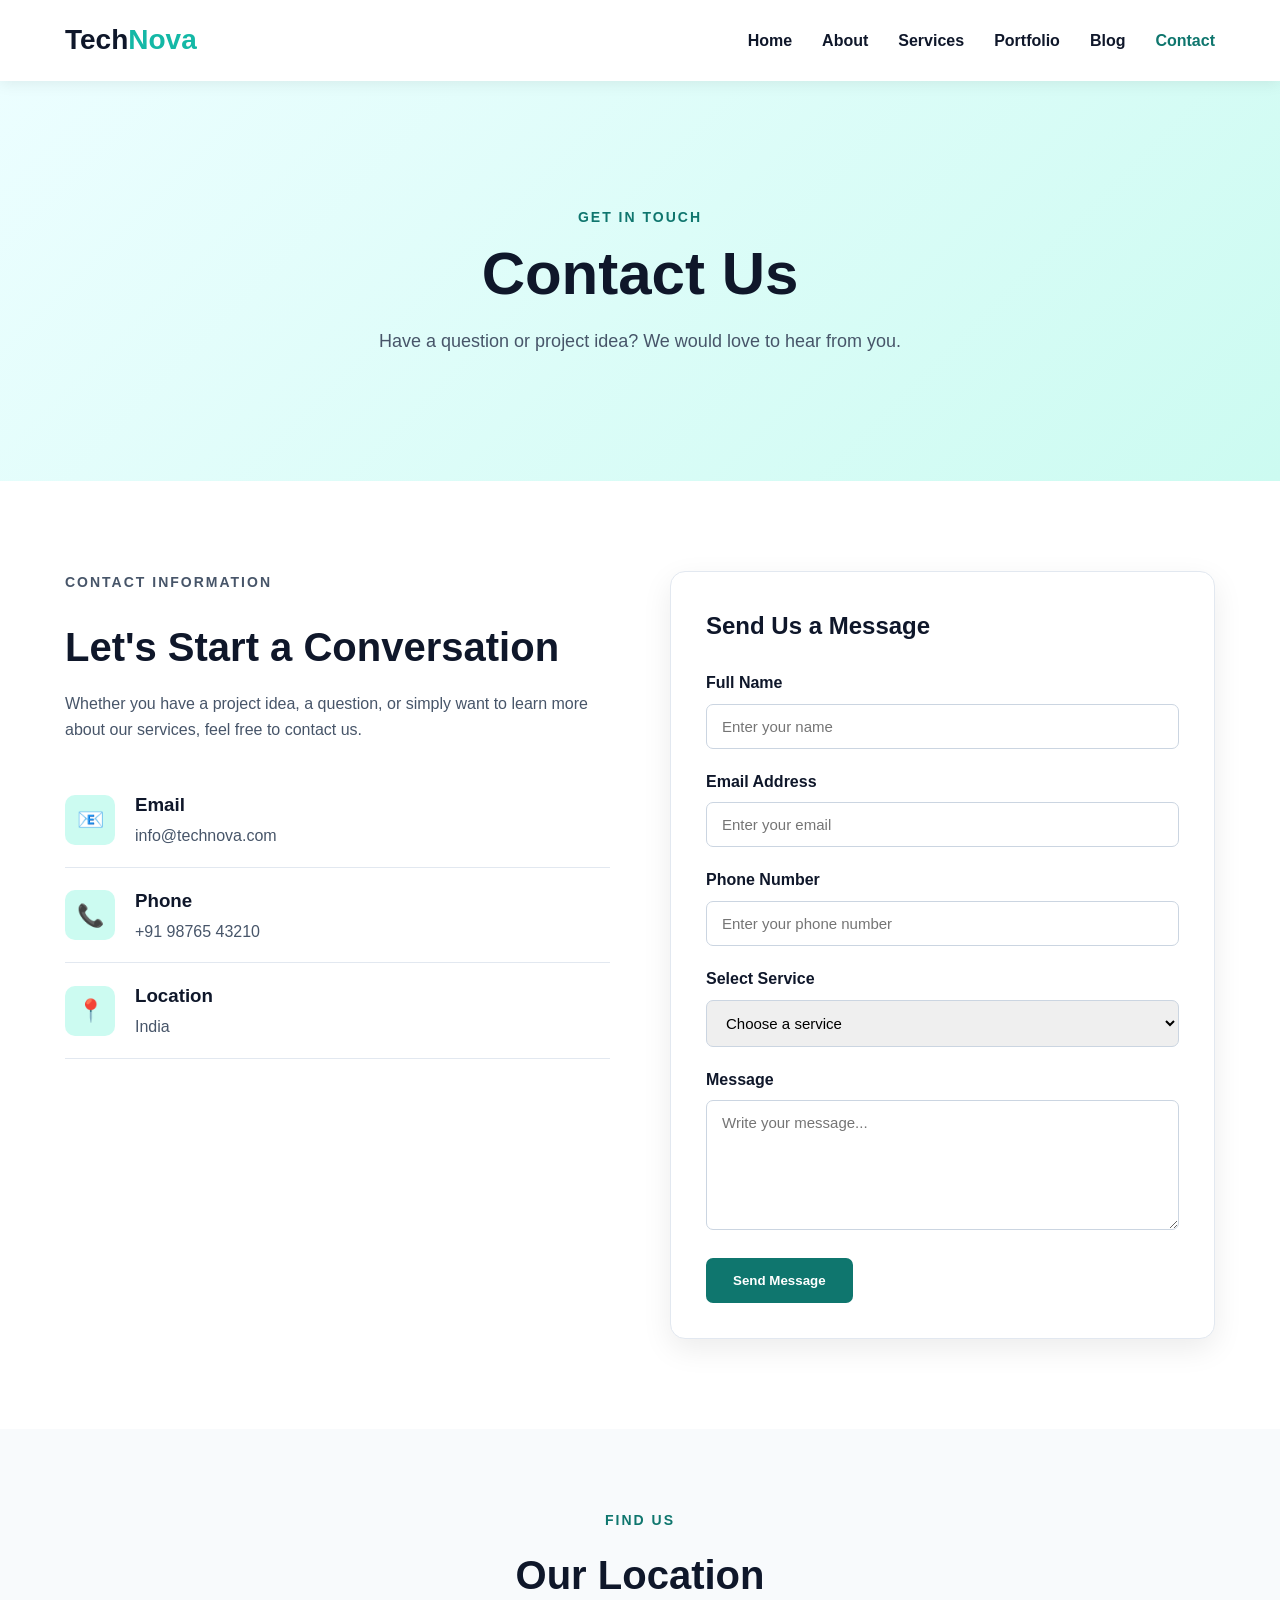
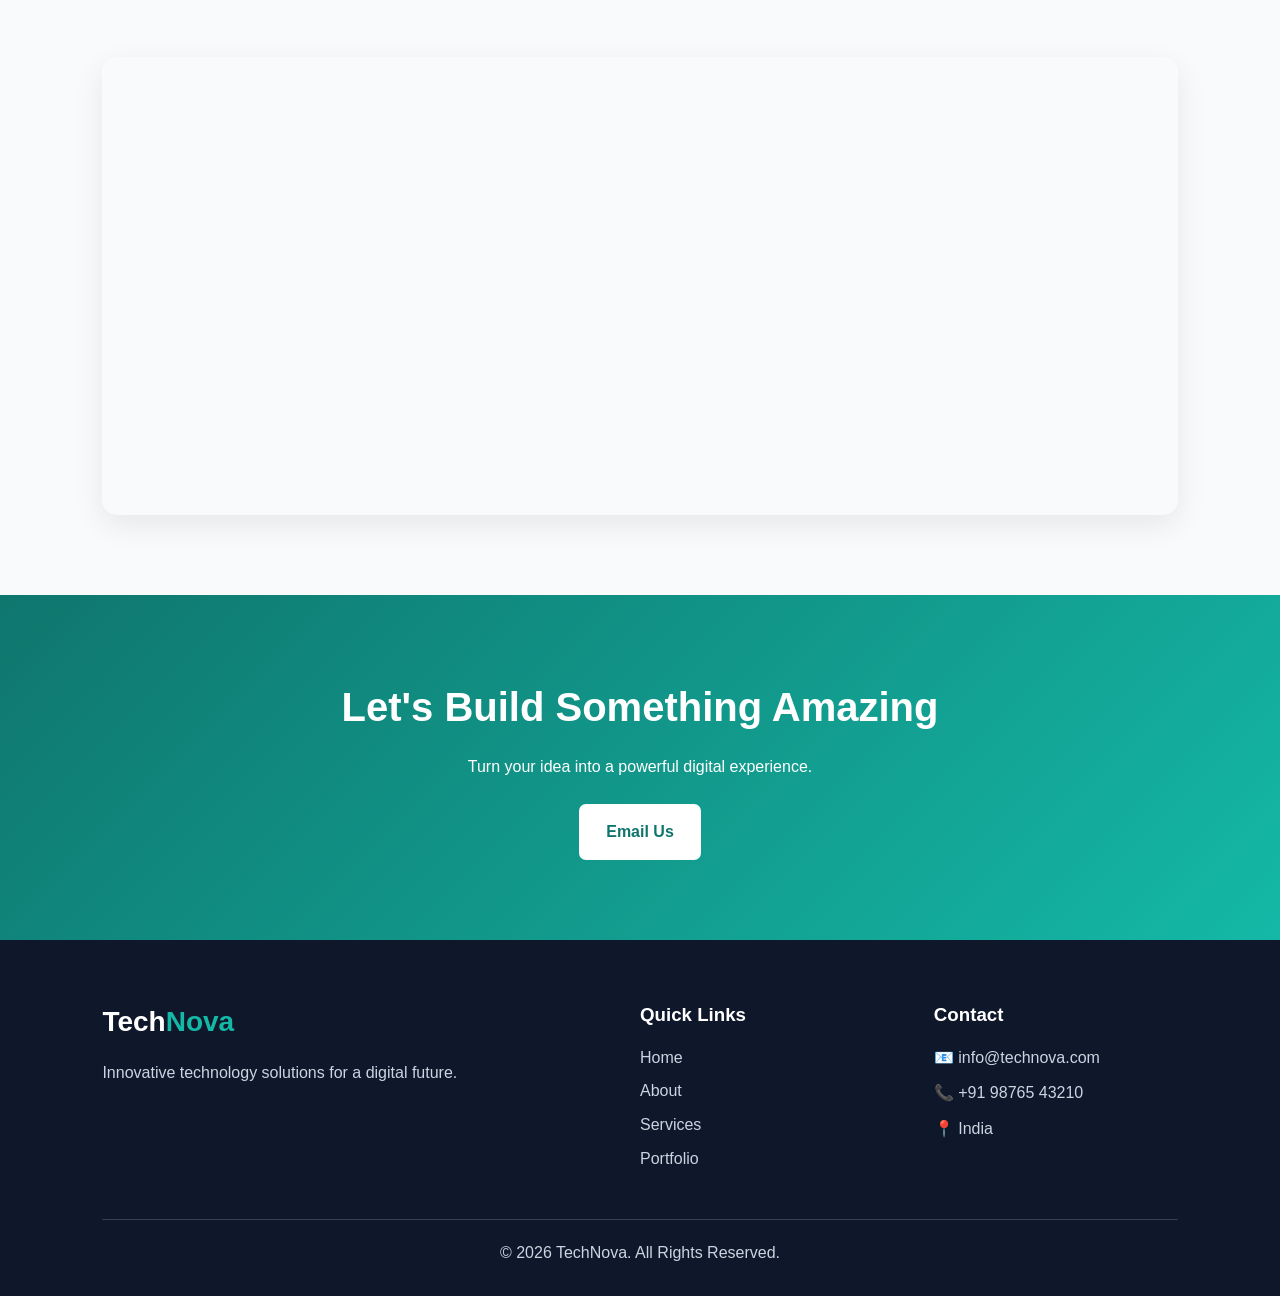
==== contact.html @ 3ecae2ae "https://github.com/Rgpraveen11/RgTech.git" ====
<!DOCTYPE html>
<html lang="en">

<head>
    <meta charset="UTF-8">
    <meta name="viewport" content="width=device-width, initial-scale=1.0">

    <title>Contact | TechNova</title>

    <link rel="stylesheet" href="style.css">
</head>

<body>

<!-- ================= NAVBAR ================= -->

<header class="header">

    <nav class="navbar">

        <a href="index.html" class="logo">
            Tech<span>Nova</span>
        </a>

        <button class="menu-btn" onclick="toggleMenu()">☰</button>

        <ul class="nav-links" id="navLinks">

            <li>
                <a href="index.html">Home</a>
            </li>

            <li>
                <a href="about.html">About</a>
            </li>

            <li>
                <a href="services.html">Services</a>
            </li>

            <li>
                <a href="portfolio.html">Portfolio</a>
            </li>

            <li>
                <a href="blog.html">Blog</a>
            </li>

            <li>
                <a href="contact.html" class="active">Contact</a>
            </li>

        </ul>

    </nav>

</header>


<!-- ================= PAGE HERO ================= -->

<section class="page-hero">

    <div>

        <p class="small-title">GET IN TOUCH</p>

        <h1>Contact Us</h1>

        <p>
            Have a question or project idea?
            We would love to hear from you.
        </p>

    </div>

</section>


<!-- ================= CONTACT SECTION ================= -->

<section class="section">

    <div class="contact-container">


        <!-- CONTACT INFORMATION -->

        <div class="contact-info">

            <p class="small-title">
                CONTACT INFORMATION
            </p>

            <h2>
                Let's Start a Conversation
            </h2>

            <p>
                Whether you have a project idea, a question,
                or simply want to learn more about our services,
                feel free to contact us.
            </p>


            <div class="contact-item">

                <div class="contact-icon">
                    📧
                </div>

                <div>

                    <h3>Email</h3>

                    <p>
                        info@technova.com
                    </p>

                </div>

            </div>


            <div class="contact-item">

                <div class="contact-icon">
                    📞
                </div>

                <div>

                    <h3>Phone</h3>

                    <p>
                        +91 98765 43210
                    </p>

                </div>

            </div>


            <div class="contact-item">

                <div class="contact-icon">
                    📍
                </div>

                <div>

                    <h3>Location</h3>

                    <p>
                        India
                    </p>

                </div>

            </div>

        </div>


        <!-- CONTACT FORM -->

        <div class="contact-form-box">

            <h2>Send Us a Message</h2>

            <form id="contactForm">


                <div class="form-group">

                    <label for="name">
                        Full Name
                    </label>

                    <input
                        type="text"
                        id="name"
                        name="name"
                        placeholder="Enter your name"
                        required
                    >

                </div>


                <div class="form-group">

                    <label for="email">
                        Email Address
                    </label>

                    <input
                        type="email"
                        id="email"
                        name="email"
                        placeholder="Enter your email"
                        required
                    >

                </div>


                <div class="form-group">

                    <label for="phone">
                        Phone Number
                    </label>

                    <input
                        type="tel"
                        id="phone"
                        name="phone"
                        placeholder="Enter your phone number"
                    >

                </div>


                <div class="form-group">

                    <label for="service">
                        Select Service
                    </label>

                    <select id="service" name="service">

                        <option value="">
                            Choose a service
                        </option>

                        <option value="web">
                            Web Development
                        </option>

                        <option value="app">
                            App Development
                        </option>

                        <option value="uiux">
                            UI/UX Design
                        </option>

                        <option value="cloud">
                            Cloud Solutions
                        </option>

                        <option value="ai">
                            AI Solutions
                        </option>

                    </select>

                </div>


                <div class="form-group">

                    <label for="message">
                        Message
                    </label>

                    <textarea
                        id="message"
                        name="message"
                        rows="6"
                        placeholder="Write your message..."
                        required
                    ></textarea>

                </div>


                <button
                    type="submit"
                    class="btn"
                >
                    Send Message
                </button>

            </form>

        </div>

    </div>

</section>


<!-- ================= MAP ================= -->

<section class="map-section">

    <div class="section-heading">

        <p class="small-title">
            FIND US
        </p>

        <h2>Our Location</h2>

    </div>

    <div class="map-container">

        <iframe
            src="https://www.google.com/maps?q=India&output=embed"
            width="100%"
            height="450"
            style="border:0;"
            allowfullscreen=""
            loading="lazy"
            referrerpolicy="no-referrer-when-downgrade">
        </iframe>

    </div>

</section>


<!-- ================= CTA ================= -->

<section class="cta">

    <h2>Let's Build Something Amazing</h2>

    <p>
        Turn your idea into a powerful digital experience.
    </p>

    <a
        href="mailto:info@technova.com"
        class="btn btn-light"
    >
        Email Us
    </a>

</section>


<!-- ================= FOOTER ================= -->

<footer class="footer">

    <div class="footer-content">

        <div>

            <h2 class="footer-logo">
                Tech<span>Nova</span>
            </h2>

            <p>
                Innovative technology solutions for a digital future.
            </p>

        </div>


        <div>

            <h3>Quick Links</h3>

            <a href="index.html">Home</a>
            <a href="about.html">About</a>
            <a href="services.html">Services</a>
            <a href="portfolio.html">Portfolio</a>

        </div>


        <div>

            <h3>Contact</h3>

            <p>📧 info@technova.com</p>
            <p>📞 +91 98765 43210</p>
            <p>📍 India</p>

        </div>

    </div>


    <div class="copyright">

        <p>
            © 2026 TechNova. All Rights Reserved.
        </p>

    </div>

</footer>


<script src="js/script.js"></script>

</body>

</html>
---- style.css ----
/* =========================
   RESET
========================= */

* {
    margin: 0;
    padding: 0;
    box-sizing: border-box;
}

html {
    scroll-behavior: smooth;
}

body {
    font-family: Arial, sans-serif;
    line-height: 1.6;
    color: #222;
    background: #ffffff;
}

a {
    text-decoration: none;
}

img {
    max-width: 100%;
}


/* =========================
   VARIABLES
========================= */

:root {

    --primary: #0f766e;
    --secondary: #14b8a6;

    --dark: #0f172a;
    --light: #f0fdfa;

    --white: #ffffff;

    --text: #475569;

    --shadow:
        0 10px 30px rgba(0, 0, 0, 0.08);
}


/* =========================
   NAVBAR
========================= */

.header {
    position: sticky;
    top: 0;
    z-index: 1000;

    background: var(--white);

    box-shadow:
        0 2px 15px rgba(0, 0, 0, 0.08);
}

.navbar {

    max-width: 1200px;

    margin: auto;

    padding: 18px 25px;

    display: flex;

    justify-content: space-between;

    align-items: center;
}

.logo {

    font-size: 28px;

    font-weight: 800;

    color: var(--dark);
}

.logo span,
.footer-logo span {

    color: var(--secondary);
}


.nav-links {

    display: flex;

    gap: 30px;

    list-style: none;
}

.nav-links a {

    color: var(--dark);

    font-weight: 600;

    transition: 0.3s;
}

.nav-links a:hover,
.nav-links a.active {

    color: var(--primary);
}

.menu-btn {

    display: none;

    border: none;

    background: none;

    font-size: 28px;

    cursor: pointer;
}


/* =========================
   HERO
========================= */

.hero {

    min-height: 650px;

    display: flex;

    align-items: center;

    background:
        linear-gradient(
            135deg,
            #ecfeff,
            #ccfbf1
        );

    padding: 80px 8%;
}

.hero-content {

    max-width: 750px;

    animation: fadeUp 1s ease;
}

.small-title {

    color: var(--primary);

    font-size: 14px;

    font-weight: 800;

    letter-spacing: 2px;

    margin-bottom: 12px;
}

.hero h1 {

    font-size: clamp(42px, 6vw, 72px);

    line-height: 1.1;

    color: var(--dark);

    margin-bottom: 25px;
}

.hero h1 span {

    color: var(--primary);
}

.hero p {

    font-size: 18px;

    color: var(--text);

    max-width: 650px;

    margin-bottom: 30px;
}

.hero-buttons {

    display: flex;

    gap: 15px;

    flex-wrap: wrap;
}


/* =========================
   BUTTON
========================= */

.btn {

    display: inline-block;

    padding: 13px 25px;

    border-radius: 7px;

    background: var(--primary);

    color: white;

    font-weight: 700;

    transition: 0.3s;

    border: 2px solid var(--primary);
}

.btn:hover {

    transform: translateY(-3px);

    box-shadow: var(--shadow);

    background: #115e59;
}

.btn-outline {

    background: transparent;

    color: var(--primary);
}

.btn-outline:hover {

    color: white;
}

.btn-light {

    background: white;

    color: var(--primary);

    border-color: white;
}


/* =========================
   SECTIONS
========================= */

.section {

    max-width: 1200px;

    margin: auto;

    padding: 90px 25px;
}

.section-heading {

    text-align: center;

    max-width: 650px;

    margin: 0 auto 50px;
}

.section-heading h2 {

    font-size: 40px;

    color: var(--dark);

    margin-bottom: 12px;
}

.section-heading > p:last-child {

    color: var(--text);
}


/* =========================
   SERVICE CARDS
========================= */

.cards {

    display: grid;

    grid-template-columns:
        repeat(4, 1fr);

    gap: 25px;
}

.card {

    padding: 30px;

    border-radius: 12px;

    background: white;

    box-shadow: var(--shadow);

    transition: 0.3s;

    border: 1px solid #e2e8f0;
}

.card:hover {

    transform: translateY(-10px);

    border-color: var(--secondary);
}

.card-icon {

    font-size: 40px;

    margin-bottom: 20px;
}

.card h3 {

    color: var(--dark);

    margin-bottom: 12px;
}

.card p {

    color: var(--text);

    margin-bottom: 20px;
}

.card a {

    color: var(--primary);

    font-weight: bold;
}


/* =========================
   ABOUT
========================= */

.about-preview {

    padding: 90px 8%;

    background: var(--light);

    display: grid;

    grid-template-columns:
        1fr 1fr;

    gap: 70px;

    align-items: center;
}

.about-image {

    min-height: 400px;

    border-radius: 20px;

    background:
        linear-gradient(
            135deg,
            #0f766e,
            #14b8a6
        );

    display: flex;

    align-items: center;

    justify-content: center;

    color: white;

    font-size: 40px;

    font-weight: 800;
}

.about-content h2 {

    font-size: 42px;

    line-height: 1.2;

    margin-bottom: 20px;

    color: var(--dark);
}

.about-content p {

    color: var(--text);

    margin-bottom: 20px;
}


/* =========================
   PROJECTS
========================= */

.project-grid {

    display: grid;

    grid-template-columns:
        repeat(3, 1fr);

    gap: 25px;
}

.project-card {

    overflow: hidden;

    border-radius: 12px;

    box-shadow: var(--shadow);

    background: white;

    transition: 0.3s;
}

.project-card:hover {

    transform: translateY(-8px);
}

.project-image {

    height: 230px;

    display: flex;

    align-items: center;

    justify-content: center;

    background:
        linear-gradient(
            135deg,
            #0f766e,
            #5eead4
        );

    color: white;

    font-size: 25px;

    font-weight: bold;
}

.project-2 {

    background:
        linear-gradient(
            135deg,
            #164e63,
            #22d3ee
        );
}

.project-3 {

    background:
        linear-gradient(
            135deg,
            #312e81,
            #818cf8
        );
}

.project-info {

    padding: 20px;
}

.project-info h3 {

    color: var(--dark);

    margin-bottom: 5px;
}

.project-info p {

    color: var(--primary);
}


/* =========================
   TESTIMONIAL
========================= */

.testimonial {

    padding: 90px 25px;

    background: #f8fafc;
}

.testimonial-box {

    max-width: 800px;

    margin: auto;

    text-align: center;

    padding: 40px;

    background: white;

    border-radius: 15px;

    box-shadow: var(--shadow);
}

.quote {

    font-size: 22px;

    font-style: italic;

    color: var(--text);

    margin-bottom: 20px;
}


/* =========================
   CTA
========================= */

.cta {

    padding: 80px 25px;

    text-align: center;

    background:
        linear-gradient(
            135deg,
            #0f766e,
            #14b8a6
        );

    color: white;
}

.cta h2 {

    font-size: 40px;

    margin-bottom: 15px;
}

.cta p {

    margin-bottom: 25px;
}


/* =========================
   FOOTER
========================= */

.footer {

    background: var(--dark);

    color: white;

    padding: 60px 8% 20px;
}

.footer-content {

    max-width: 1200px;

    margin: auto;

    display: grid;

    grid-template-columns:
        2fr 1fr 1fr;

    gap: 50px;
}

.footer-logo {

    font-size: 28px;

    margin-bottom: 15px;
}

.footer p {

    color: #cbd5e1;

    margin-bottom: 10px;
}

.footer h3 {

    margin-bottom: 15px;
}

.footer a {

    display: block;

    color: #cbd5e1;

    margin-bottom: 8px;

    transition: 0.3s;
}

.footer a:hover {

    color: var(--secondary);
}

.copyright {

    max-width: 1200px;

    margin: 40px auto 0;

    padding-top: 20px;

    border-top: 1px solid #334155;

    text-align: center;
}


/* =========================
   ANIMATION
========================= */

@keyframes fadeUp {

    from {

        opacity: 0;

        transform: translateY(30px);
    }

    to {

        opacity: 1;

        transform: translateY(0);
    }
}


/* =========================
   RESPONSIVE
========================= */

/* 992px */

@media (max-width: 992px) {

    .cards {

        grid-template-columns:
            repeat(2, 1fr);
    }

    .project-grid {

        grid-template-columns:
            repeat(2, 1fr);
    }

    .about-preview {

        grid-template-columns: 1fr;

    }

    .footer-content {

        grid-template-columns:
            1fr 1fr;
    }
}


/* 768px */

@media (max-width: 768px) {

    .menu-btn {

        display: block;
    }

    .nav-links {

        display: none;

        position: absolute;

        top: 70px;

        left: 0;

        width: 100%;

        background: white;

        flex-direction: column;

        gap: 0;

        box-shadow: var(--shadow);
    }

    .nav-links.show {

        display: flex;
    }

    .nav-links li {

        text-align: center;

        padding: 15px;
    }

    .hero {

        min-height: 550px;

        padding: 60px 25px;
    }

    .project-grid {

        grid-template-columns: 1fr;
    }

    .footer-content {

        grid-template-columns: 1fr;
    }
}


/* 576px */

@media (max-width: 576px) {

    .cards {

        grid-template-columns: 1fr;
    }

    .hero h1 {

        font-size: 42px;
    }

    .section-heading h2 {

        font-size: 32px;
    }

    .about-content h2 {

        font-size: 32px;
    }

    .cta h2 {

        font-size: 30px;
    }

    .about-image {

        min-height: 280px;
    }

    .hero-buttons {

        flex-direction: column;

        align-items: flex-start;
    }

}
/* =========================
   PAGE HERO
========================= */

.page-hero {

    min-height: 400px;

    padding: 80px 8%;

    display: flex;

    align-items: center;

    text-align: center;

    justify-content: center;

    background:
        linear-gradient(
            135deg,
            #ecfeff,
            #ccfbf1
        );
}

.page-hero > div {

    max-width: 800px;
}

.page-hero h1 {

    font-size: clamp(40px, 6vw, 60px);

    line-height: 1.1;

    color: var(--dark);

    margin-bottom: 20px;
}

.page-hero p:last-child {

    color: var(--text);

    font-size: 18px;
}


/* =========================
   ABOUT PAGE
========================= */

.about-main {

    display: grid;

    grid-template-columns: 1fr 1fr;

    gap: 70px;

    align-items: center;
}


/* =========================
   MOBILE
========================= */

@media (max-width: 768px) {

    .about-main {

        grid-template-columns: 1fr;

    }

    .page-hero {

        min-height: 350px;

        padding: 60px 25px;
    }

}

@media (max-width: 576px) {

    .page-hero h1 {

        font-size: 38px;
    }

}
/* =========================
   SERVICES PAGE
========================= */

.process-list {
    margin-top: 25px;
}

.process-list p {
    padding: 15px 0;
    border-bottom: 1px solid #cbd5e1;
}

.process-list strong {
    color: var(--primary);
}
/* =========================
   PORTFOLIO FILTER
========================= */

.portfolio-filter {

    display: flex;

    justify-content: center;

    gap: 12px;

    flex-wrap: wrap;

    margin-bottom: 40px;
}

.filter-btn {

    padding: 10px 22px;

    border: 2px solid var(--primary);

    background: white;

    color: var(--primary);

    border-radius: 30px;

    cursor: pointer;

    font-weight: 600;

    transition: 0.3s;
}

.filter-btn:hover,
.filter-btn.active {

    background: var(--primary);

    color: white;
}


/* =========================
   PORTFOLIO GRID
========================= */

.portfolio-grid {

    display: grid;

    grid-template-columns:
        repeat(3, 1fr);

    gap: 25px;
}

.portfolio-item {

    overflow: hidden;

    border-radius: 15px;

    box-shadow: var(--shadow);
}


/* =========================
   PORTFOLIO IMAGE
========================= */

.portfolio-image {

    height: 300px;

    position: relative;

    display: flex;

    align-items: center;

    justify-content: center;

    background:
        linear-gradient(
            135deg,
            #0f766e,
            #5eead4
        );

    color: white;

    font-size: 20px;

    font-weight: bold;

    overflow: hidden;
}

.portfolio-image-2 {

    background:
        linear-gradient(
            135deg,
            #0369a1,
            #38bdf8
        );
}

.portfolio-image-3 {

    background:
        linear-gradient(
            135deg,
            #7c3aed,
            #a78bfa
        );
}

.portfolio-image-4 {

    background:
        linear-gradient(
            135deg,
            #be123c,
            #fb7185
        );
}

.portfolio-image-5 {

    background:
        linear-gradient(
            135deg,
            #c2410c,
            #fb923c
        );
}

.portfolio-image-6 {

    background:
        linear-gradient(
            135deg,
            #166534,
            #4ade80
        );
}


/* =========================
   OVERLAY
========================= */

.portfolio-overlay {

    position: absolute;

    inset: 0;

    background:
        rgba(15, 23, 42, 0.92);

    display: flex;

    flex-direction: column;

    align-items: center;

    justify-content: center;

    text-align: center;

    padding: 25px;

    opacity: 0;

    transform: translateY(20px);

    transition: 0.4s;
}

.portfolio-image:hover .portfolio-overlay {

    opacity: 1;

    transform: translateY(0);
}

.portfolio-overlay h3 {

    font-size: 25px;

    margin-bottom: 10px;
}

.portfolio-overlay p {

    font-weight: normal;

    margin-bottom: 20px;

    color: #cbd5e1;
}

.view-btn {

    padding: 9px 18px;

    border: 2px solid white;

    border-radius: 5px;

    color: white;

    transition: 0.3s;
}

.view-btn:hover {

    background: white;

    color: var(--dark);
}


/* =========================
   TECHNOLOGY TAGS
========================= */

.technology-list {

    display: flex;

    flex-wrap: wrap;

    gap: 10px;

    margin-top: 25px;
}

.technology-list span {

    padding: 8px 15px;

    border-radius: 20px;

    background: #ccfbf1;

    color: var(--primary);

    font-weight: 600;

    font-size: 14px;
}


/* =========================
   PORTFOLIO RESPONSIVE
========================= */

@media (max-width: 992px) {

    .portfolio-grid {

        grid-template-columns:
            repeat(2, 1fr);
    }

}

@media (max-width: 576px) {

    .portfolio-grid {

        grid-template-columns: 1fr;
    }

    .portfolio-image {

        height: 260px;
    }

}
/* =========================
   BLOG
========================= */

.blog-grid {

    display: grid;

    grid-template-columns:
        repeat(3, 1fr);

    gap: 30px;
}

.blog-card {

    background: white;

    border-radius: 15px;

    overflow: hidden;

    box-shadow: var(--shadow);

    border: 1px solid #e2e8f0;

    transition: 0.3s;
}

.blog-card:hover {

    transform: translateY(-8px);

}

.blog-image {

    height: 210px;

    display: flex;

    align-items: center;

    justify-content: center;

    color: white;

    font-size: 35px;

    font-weight: 800;

}

.blog-1 {

    background:
        linear-gradient(
            135deg,
            #f97316,
            #fb923c
        );
}

.blog-2 {

    background:
        linear-gradient(
            135deg,
            #2563eb,
            #60a5fa
        );
}

.blog-3 {

    background:
        linear-gradient(
            135deg,
            #eab308,
            #facc15
        );
}

.blog-4 {

    background:
        linear-gradient(
            135deg,
            #7c3aed,
            #a78bfa
        );
}

.blog-5 {

    background:
        linear-gradient(
            135deg,
            #db2777,
            #f472b6
        );
}

.blog-6 {

    background:
        linear-gradient(
            135deg,
            #111827,
            #64748b
        );
}

.blog-content {

    padding: 25px;
}

.blog-category {

    display: inline-block;

    padding: 5px 10px;

    border-radius: 20px;

    background: #ccfbf1;

    color: var(--primary);

    font-size: 12px;

    font-weight: 700;

    margin-bottom: 12px;
}

.blog-content h3 {

    color: var(--dark);

    font-size: 21px;

    line-height: 1.3;

    margin-bottom: 12px;
}

.blog-content p {

    color: var(--text);

    margin-bottom: 20px;
}

.read-more {

    color: var(--primary);

    font-weight: 700;
}


/* =========================
   NEWSLETTER
========================= */

.newsletter {

    padding: 70px 8%;

    background: #f0fdfa;

    display: flex;

    align-items: center;

    justify-content: space-between;

    gap: 40px;
}

.newsletter h2 {

    color: var(--dark);

    margin-bottom: 10px;
}

.newsletter p {

    color: var(--text);
}

.newsletter-form {

    display: flex;

    max-width: 500px;

    width: 100%;
}

.newsletter-form input {

    flex: 1;

    padding: 15px;

    border: 1px solid #cbd5e1;

    border-radius: 7px 0 0 7px;

    outline: none;

    font-size: 16px;
}

.newsletter-form button {

    padding: 15px 22px;

    border: none;

    background: var(--primary);

    color: white;

    font-weight: 700;

    border-radius: 0 7px 7px 0;

    cursor: pointer;
}


/* =========================
   BLOG RESPONSIVE
========================= */

@media (max-width: 992px) {

    .blog-grid {

        grid-template-columns:
            repeat(2, 1fr);
    }

    .newsletter {

        flex-direction: column;

        align-items: flex-start;
    }

}

@media (max-width: 576px) {

    .blog-grid {

        grid-template-columns: 1fr;
    }

    .newsletter-form {

        flex-direction: column;

        gap: 10px;
    }

    .newsletter-form input,
    .newsletter-form button {

        border-radius: 7px;

        width: 100%;
    }

}
/* =========================
   CONTACT
========================= */

.contact-container {

    display: grid;

    grid-template-columns: 1fr 1fr;

    gap: 60px;

    align-items: start;
}

.contact-info h2 {

    font-size: 40px;

    color: var(--dark);

    line-height: 1.2;

    margin-bottom: 20px;
}

.contact-info > p {

    color: var(--text);

    margin-bottom: 30px;
}

.contact-item {

    display: flex;

    align-items: center;

    gap: 20px;

    padding: 18px 0;

    border-bottom: 1px solid #e2e8f0;
}

.contact-icon {

    width: 50px;

    height: 50px;

    display: flex;

    align-items: center;

    justify-content: center;

    border-radius: 10px;

    background: #ccfbf1;

    font-size: 22px;
}

.contact-item h3 {

    color: var(--dark);

    margin-bottom: 3px;
}

.contact-item p {

    color: var(--text);
}


/* =========================
   CONTACT FORM
========================= */

.contact-form-box {

    padding: 35px;

    background: white;

    border-radius: 15px;

    box-shadow: var(--shadow);

    border: 1px solid #e2e8f0;
}

.contact-form-box h2 {

    color: var(--dark);

    margin-bottom: 25px;
}

.form-group {

    margin-bottom: 20px;
}

.form-group label {

    display: block;

    color: var(--dark);

    font-weight: 600;

    margin-bottom: 8px;
}

.form-group input,
.form-group select,
.form-group textarea {

    width: 100%;

    padding: 13px 15px;

    border: 1px solid #cbd5e1;

    border-radius: 7px;

    font-family: inherit;

    font-size: 15px;

    outline: none;

    transition: 0.3s;
}

.form-group input:focus,
.form-group select:focus,
.form-group textarea:focus {

    border-color: var(--primary);

    box-shadow:
        0 0 0 3px rgba(20, 184, 166, 0.12);
}

.form-group textarea {

    resize: vertical;
}


/* =========================
   MAP
========================= */

.map-section {

    padding: 80px 8%;

    background: #f8fafc;
}

.map-container {

    max-width: 1200px;

    margin: auto;

    overflow: hidden;

    border-radius: 15px;

    box-shadow: var(--shadow);
}


/* =========================
   CONTACT RESPONSIVE
========================= */

@media (max-width: 768px) {

    .contact-container {

        grid-template-columns: 1fr;

    }

    .contact-info h2 {

        font-size: 32px;
    }

    .contact-form-box {

        padding: 25px;
    }

}

@media (max-width: 576px) {

    .map-section {

        padding: 60px 20px;
    }

}
/* =========================
   MY PORTFOLIO
========================= */

.portfolio-grid {

    display: grid;

    grid-template-columns:
        repeat(3, 1fr);

    gap: 30px;
}

.portfolio-item {

    overflow: hidden;

    border-radius: 15px;

    box-shadow: var(--shadow);

    background: white;
}


/* PROJECT BOX */

.portfolio-image {

    height: 300px;

    position: relative;

    display: flex;

    align-items: center;

    justify-content: center;

    color: white;

    font-size: 20px;

    font-weight: bold;

    overflow: hidden;
}


/* DIFFERENT PROJECT BACKGROUNDS */

.project-food {

    background:
        linear-gradient(
            135deg,
            #f97316,
            #facc15
        );
}

.project-task {

    background:
        linear-gradient(
            135deg,
            #0f766e,
            #2dd4bf
        );
}

.project-job {

    background:
        linear-gradient(
            135deg,
            #2563eb,
            #60a5fa
        );
}

.project-resume {

    background:
        linear-gradient(
            135deg,
            #7c3aed,
            #c084fc
        );
}

.project-song {

    background:
        linear-gradient(
            135deg,
            #db2777,
            #f472b6
        );
}

.project-identifier {

    background:
        linear-gradient(
            135deg,
            #111827,
            #64748b
        );
}


/* OVERLAY */

.portfolio-overlay {

    position: absolute;

    inset: 0;

    background:
        rgba(15, 23, 42, 0.93);

    display: flex;

    flex-direction: column;

    align-items: center;

    justify-content: center;

    text-align: center;

    padding: 25px;

    opacity: 0;

    transform: translateY(20px);

    transition: 0.4s;
}

.portfolio-image:hover
.portfolio-overlay {

    opacity: 1;

    transform: translateY(0);
}


.portfolio-overlay h3 {

    font-size: 25px;

    margin-bottom: 10px;
}

.portfolio-overlay p {

    color: #cbd5e1;

    font-weight: normal;

    margin-bottom: 20px;
}


/* GITHUB BUTTON */

.view-btn {

    padding: 10px 22px;

    border: 2px solid white;

    border-radius: 6px;

    color: white;

    transition: 0.3s;
}

.view-btn:hover {

    background: white;

    color: var(--dark);
}


/* TECHNOLOGIES */

.technology-section {

    background: #f8fafc;

    max-width: none;

    padding-left: 8%;

    padding-right: 8%;
}

.technology-list {

    max-width: 900px;

    margin: auto;

    display: flex;

    justify-content: center;

    flex-wrap: wrap;

    gap: 12px;
}

.technology-list span {

    padding: 10px 18px;

    background: #ccfbf1;

    color: var(--primary);

    border-radius: 25px;

    font-weight: 600;
}


/* RESPONSIVE */

@media (max-width: 992px) {

    .portfolio-grid {

        grid-template-columns:
            repeat(2, 1fr);
    }

}

@media (max-width: 576px) {

    .portfolio-grid {

        grid-template-columns: 1fr;
    }

    .portfolio-image {

        height: 270px;
    }

}
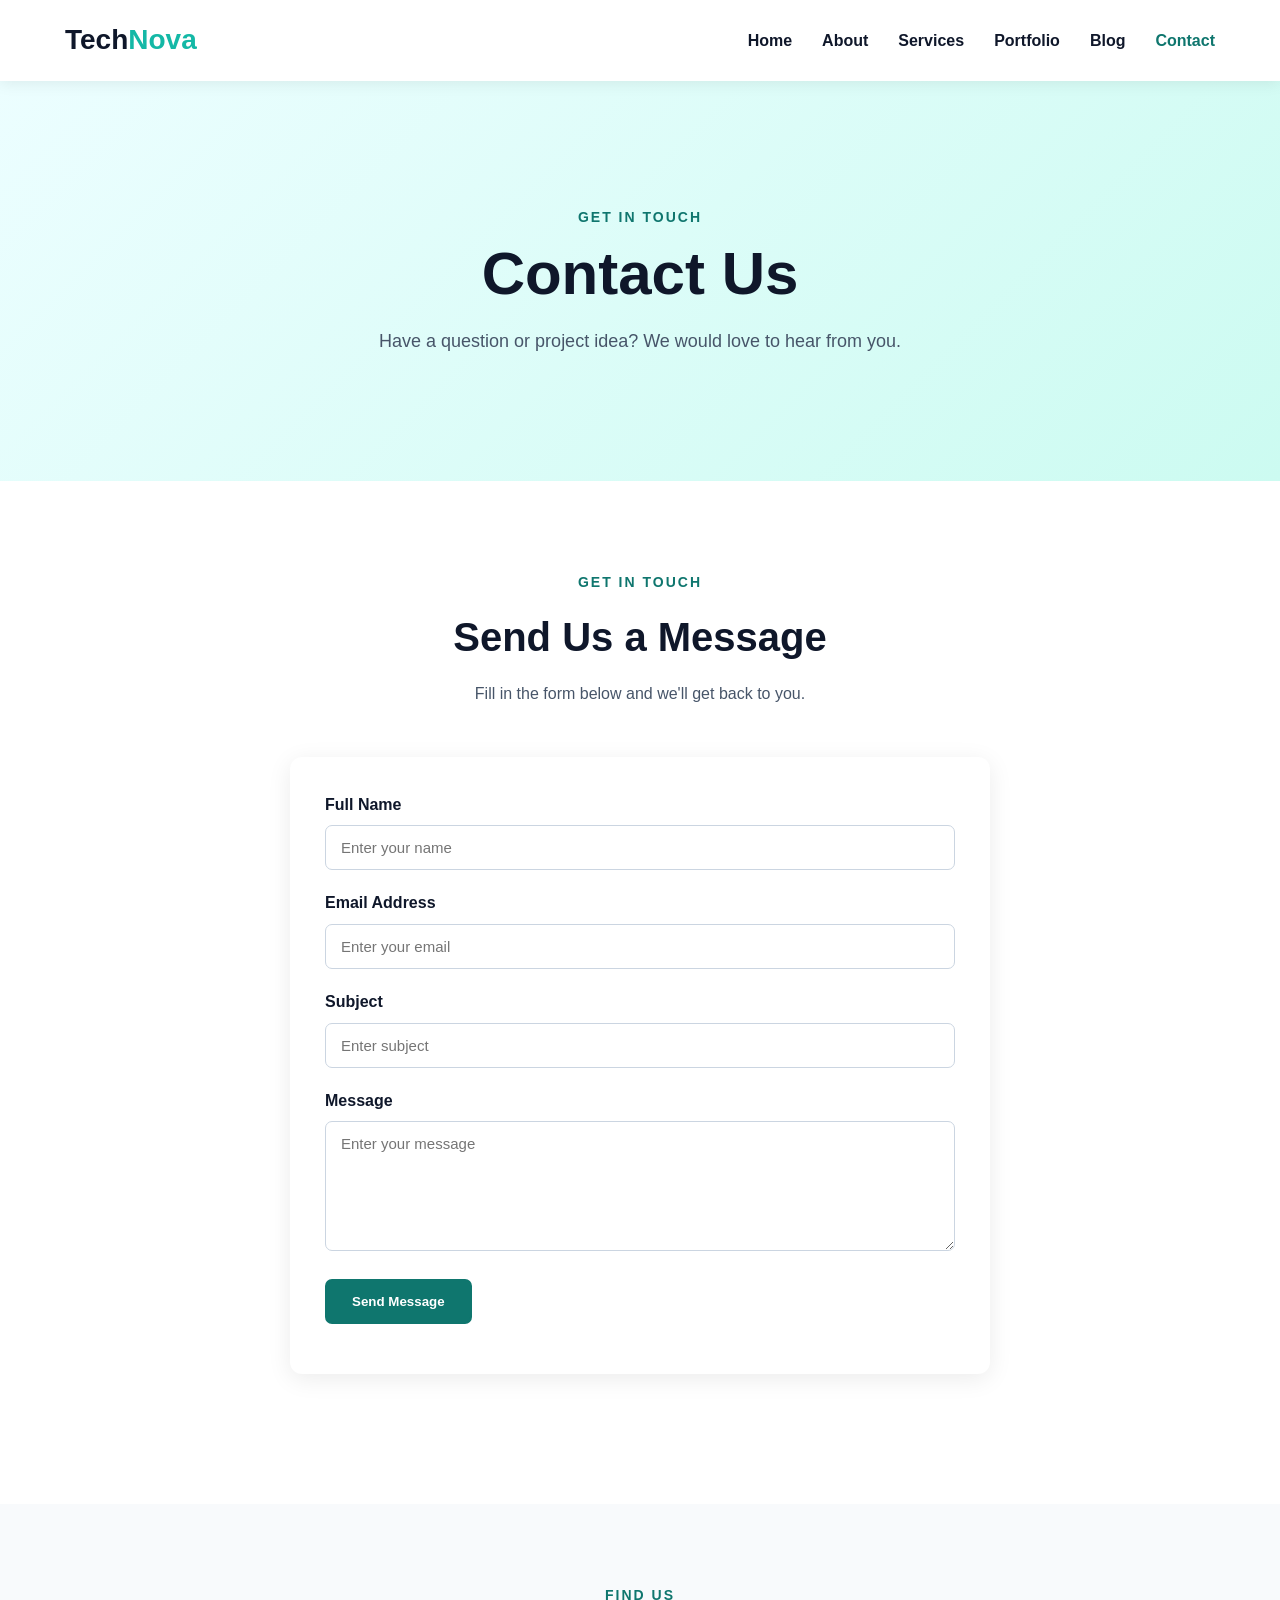
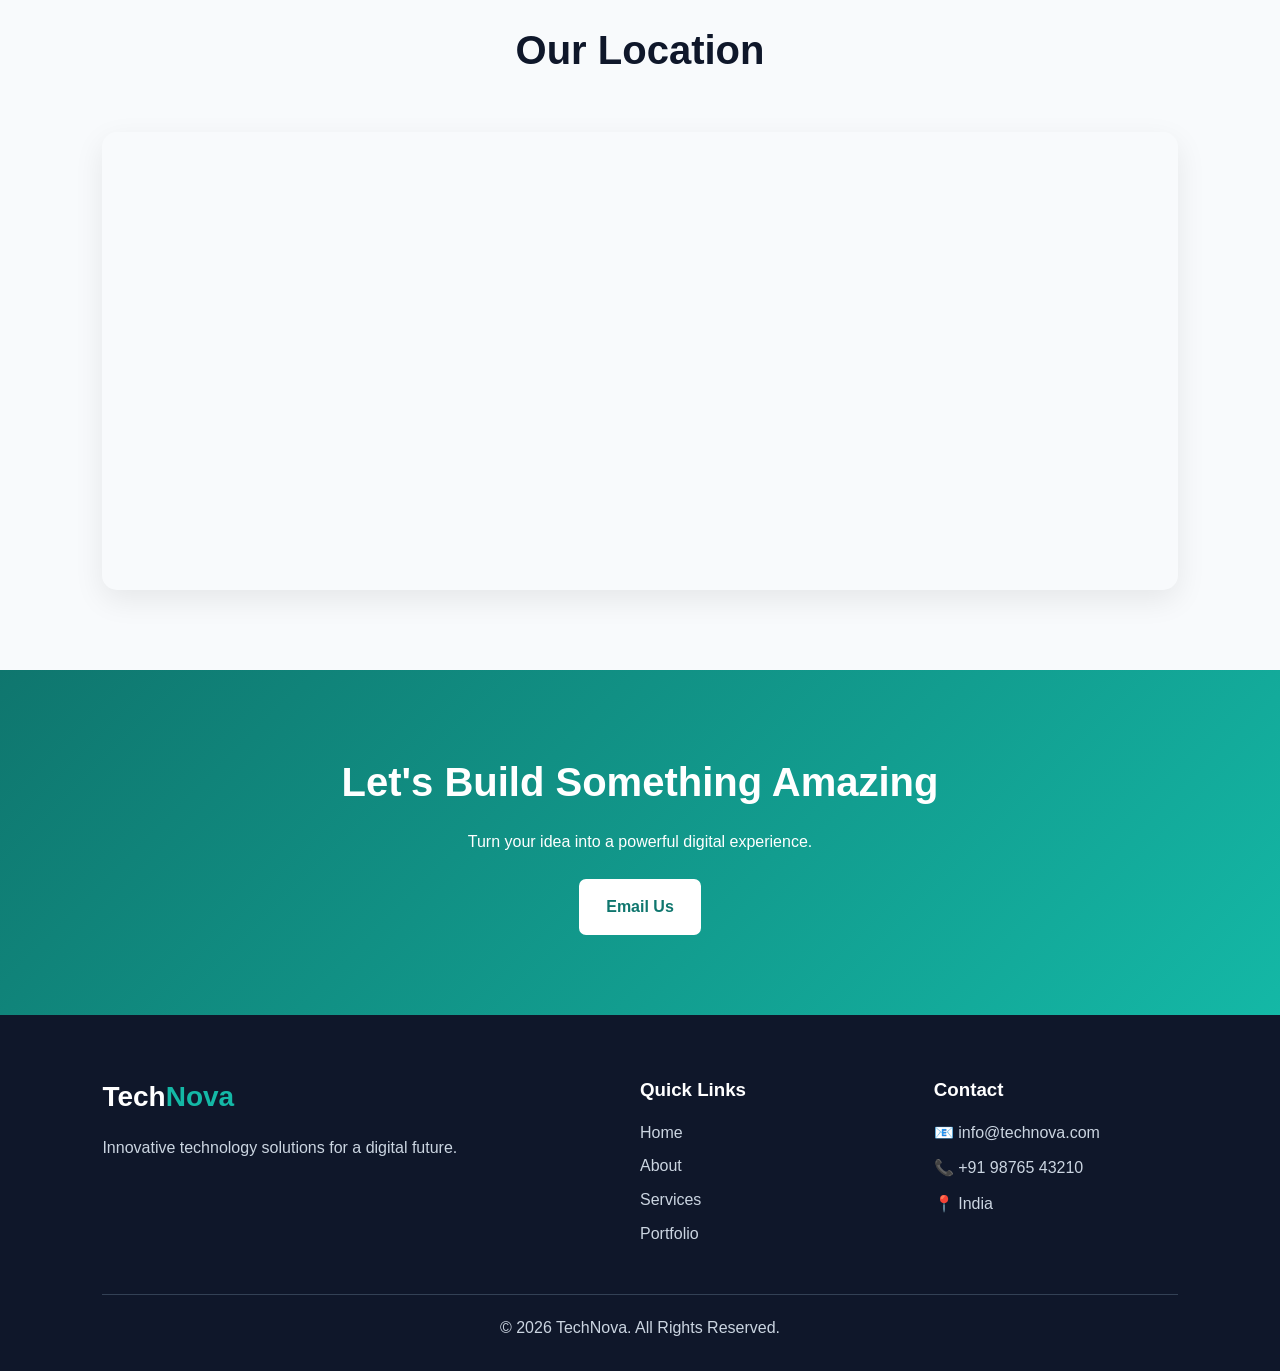
==== commit 0658811e: "Complete TechNova Task 2 interactive website" ====
--- a/contact.html
+++ b/contact.html
@@ -79,217 +79,109 @@
 
 <!-- ================= CONTACT SECTION ================= -->
 
-<section class="section">
-
-    <div class="contact-container">
-
-
-        <!-- CONTACT INFORMATION -->
-
-        <div class="contact-info">
-
-            <p class="small-title">
-                CONTACT INFORMATION
-            </p>
-
-            <h2>
-                Let's Start a Conversation
-            </h2>
-
-            <p>
-                Whether you have a project idea, a question,
-                or simply want to learn more about our services,
-                feel free to contact us.
-            </p>
-
-
-            <div class="contact-item">
-
-                <div class="contact-icon">
-                    📧
-                </div>
-
-                <div>
-
-                    <h3>Email</h3>
-
-                    <p>
-                        info@technova.com
-                    </p>
-
-                </div>
-
-            </div>
-
-
-            <div class="contact-item">
-
-                <div class="contact-icon">
-                    📞
-                </div>
-
-                <div>
-
-                    <h3>Phone</h3>
-
-                    <p>
-                        +91 98765 43210
-                    </p>
-
-                </div>
-
-            </div>
-
-
-            <div class="contact-item">
-
-                <div class="contact-icon">
-                    📍
-                </div>
-
-                <div>
-
-                    <h3>Location</h3>
-
-                    <p>
-                        India
-                    </p>
-
-                </div>
-
-            </div>
-
-        </div>
-
-
-        <!-- CONTACT FORM -->
-
-        <div class="contact-form-box">
-
-            <h2>Send Us a Message</h2>
-
-            <form id="contactForm">
-
-
-                <div class="form-group">
-
-                    <label for="name">
-                        Full Name
-                    </label>
-
-                    <input
-                        type="text"
-                        id="name"
-                        name="name"
-                        placeholder="Enter your name"
-                        required
-                    >
-
-                </div>
-
-
-                <div class="form-group">
-
-                    <label for="email">
-                        Email Address
-                    </label>
-
-                    <input
-                        type="email"
-                        id="email"
-                        name="email"
-                        placeholder="Enter your email"
-                        required
-                    >
-
-                </div>
-
-
-                <div class="form-group">
-
-                    <label for="phone">
-                        Phone Number
-                    </label>
-
-                    <input
-                        type="tel"
-                        id="phone"
-                        name="phone"
-                        placeholder="Enter your phone number"
-                    >
-
-                </div>
-
-
-                <div class="form-group">
-
-                    <label for="service">
-                        Select Service
-                    </label>
-
-                    <select id="service" name="service">
-
-                        <option value="">
-                            Choose a service
-                        </option>
-
-                        <option value="web">
-                            Web Development
-                        </option>
-
-                        <option value="app">
-                            App Development
-                        </option>
-
-                        <option value="uiux">
-                            UI/UX Design
-                        </option>
-
-                        <option value="cloud">
-                            Cloud Solutions
-                        </option>
-
-                        <option value="ai">
-                            AI Solutions
-                        </option>
-
-                    </select>
-
-                </div>
-
-
-                <div class="form-group">
-
-                    <label for="message">
-                        Message
-                    </label>
-
-                    <textarea
-                        id="message"
-                        name="message"
-                        rows="6"
-                        placeholder="Write your message..."
-                        required
-                    ></textarea>
-
-                </div>
-
-
-                <button
-                    type="submit"
-                    class="btn"
-                >
-                    Send Message
-                </button>
-
-            </form>
-
-        </div>
-
-    </div>
-
-</section>
-
+<!-- =========================
+     CONTACT FORM
+========================= -->
+
+<section class="section contact-form-section">
+
+    <div class="section-heading">
+
+        <p class="small-title">GET IN TOUCH</p>
+
+        <h2>Send Us a Message</h2>
+
+        <p>
+            Fill in the form below and we'll get back to you.
+        </p>
+
+    </div>
+
+
+    <form id="contactForm" class="contact-form">
+
+        <!-- Name -->
+
+        <div class="form-group">
+
+            <label for="name">Full Name</label>
+
+            <input
+                type="text"
+                id="name"
+                name="name"
+                placeholder="Enter your name"
+            >
+
+            <small class="error-message" id="nameError"></small>
+
+        </div>
+
+
+        <!-- Email -->
+
+        <div class="form-group">
+
+            <label for="email">Email Address</label>
+
+            <input
+                type="email"
+                id="email"
+                name="email"
+                placeholder="Enter your email"
+            >
+
+            <small class="error-message" id="emailError"></small>
+
+        </div>
+
+
+        <!-- Subject -->
+
+        <div class="form-group">
+
+            <label for="subject">Subject</label>
+
+            <input
+                type="text"
+                id="subject"
+                name="subject"
+                placeholder="Enter subject"
+            >
+
+            <small class="error-message" id="subjectError"></small>
+
+        </div>
+
+
+        <!-- Message -->
+
+        <div class="form-group">
+
+            <label for="message">Message</label>
+
+            <textarea
+                id="message"
+                name="message"
+                rows="6"
+                placeholder="Enter your message"
+            ></textarea>
+
+            <small class="error-message" id="messageError"></small>
+
+        </div>
+
+
+        <button type="submit" class="btn">
+            Send Message
+        </button>
+
+
+        <p id="formSuccess" class="form-success"></p>
+
+    </form>
+
+</section>
 
 <!-- ================= MAP ================= -->
 
--- a/style.css
+++ b/style.css
@@ -1982,4 +1982,1255 @@
         height: 270px;
     }
 
+}
+/* =========================
+   DARK MODE BUTTON
+========================= */
+
+.theme-toggle {
+
+    border: none;
+
+    background: transparent;
+
+    font-size: 22px;
+
+    cursor: pointer;
+
+    padding: 8px;
+
+    transition: 0.3s;
+}
+
+.theme-toggle:hover {
+
+    transform: rotate(20deg) scale(1.1);
+
+}
+
+
+/* =========================
+   DARK MODE
+========================= */
+
+body.dark-mode {
+
+    background: #0f172a;
+
+    color: #e2e8f0;
+}
+
+body.dark-mode .header {
+
+    background: #111827;
+}
+
+body.dark-mode .card,
+body.dark-mode .blog-card,
+body.dark-mode .contact-form-box {
+
+    background: #1e293b;
+
+    color: #e2e8f0;
+
+    border-color: #334155;
+}
+
+body.dark-mode h1,
+body.dark-mode h2,
+body.dark-mode h3 {
+
+    color: #f8fafc;
+}
+
+body.dark-mode p {
+
+    color: #cbd5e1;
+}
+/* =========================
+   SCROLL PROGRESS BAR
+========================= */
+
+#scrollProgress {
+
+    position: fixed;
+
+    top: 0;
+    left: 0;
+
+    width: 0%;
+
+    height: 5px;
+
+    background: #0f766e;
+
+    z-index: 9999;
+
+    transition: width 0.1s ease;
+}
+
+
+/* =========================
+   BACK TO TOP BUTTON
+========================= */
+
+#backToTop {
+
+    position: fixed;
+
+    right: 25px;
+
+    bottom: 25px;
+
+    width: 45px;
+
+    height: 45px;
+
+    border: none;
+
+    border-radius: 50%;
+
+    background: #0f766e;
+
+    color: white;
+
+    font-size: 22px;
+
+    font-weight: bold;
+
+    cursor: pointer;
+
+    display: flex;
+
+    align-items: center;
+
+    justify-content: center;
+
+    opacity: 0;
+
+    visibility: hidden;
+
+    transform: translateY(20px);
+
+    transition: all 0.3s ease;
+
+    z-index: 9998;
+}
+
+
+#backToTop.show {
+
+    opacity: 1;
+
+    visibility: visible;
+
+    transform: translateY(0);
+}
+
+
+#backToTop:hover {
+
+    transform: translateY(-5px);
+
+    background: #115e59;
+}
+/* =========================
+   IMAGE SLIDER
+========================= */
+
+.slider {
+
+    position: relative;
+
+    max-width: 1100px;
+
+    height: 420px;
+
+    margin: auto;
+
+    overflow: hidden;
+
+    border-radius: 20px;
+
+    box-shadow: var(--shadow);
+
+    background: #0f766e;
+}
+
+.slides {
+
+    width: 100%;
+
+    height: 100%;
+
+    position: relative;
+}
+
+.slide {
+
+    position: absolute;
+
+    inset: 0;
+
+    display: flex;
+
+    align-items: center;
+
+    justify-content: center;
+
+    text-align: center;
+
+    padding: 40px;
+
+    color: white;
+
+    opacity: 0;
+
+    transform: translateX(40px);
+
+    transition:
+        opacity 0.5s ease,
+        transform 0.5s ease;
+
+    background:
+        linear-gradient(
+            135deg,
+            #0f766e,
+            #14b8a6
+        );
+}
+
+.slide:nth-child(2) {
+
+    background:
+        linear-gradient(
+            135deg,
+            #2563eb,
+            #60a5fa
+        );
+}
+
+.slide:nth-child(3) {
+
+    background:
+        linear-gradient(
+            135deg,
+            #7c3aed,
+            #c084fc
+        );
+}
+
+.slide.active-slide {
+
+    opacity: 1;
+
+    transform: translateX(0);
+
+    z-index: 1;
+}
+
+.slide-content {
+
+    max-width: 650px;
+}
+
+.slide-content span {
+
+    display: block;
+
+    font-size: 18px;
+
+    margin-bottom: 15px;
+
+    opacity: 0.8;
+}
+
+.slide-content h3 {
+
+    color: white;
+
+    font-size: 42px;
+
+    margin-bottom: 15px;
+}
+
+.slide-content p {
+
+    color: #f8fafc;
+
+    font-size: 18px;
+
+    line-height: 1.7;
+}
+
+
+/* Navigation buttons */
+
+.slider-btn {
+
+    position: absolute;
+
+    top: 50%;
+
+    transform: translateY(-50%);
+
+    width: 48px;
+
+    height: 48px;
+
+    border: none;
+
+    border-radius: 50%;
+
+    background: rgba(255,255,255,0.25);
+
+    color: white;
+
+    font-size: 22px;
+
+    cursor: pointer;
+
+    z-index: 5;
+
+    transition: 0.3s;
+}
+
+.slider-btn:hover {
+
+    background: rgba(255,255,255,0.45);
+
+}
+
+.prev-btn {
+
+    left: 20px;
+}
+
+.next-btn {
+
+    right: 20px;
+}
+
+
+/* Dots */
+
+.slider-dots {
+
+    position: absolute;
+
+    bottom: 20px;
+
+    left: 50%;
+
+    transform: translateX(-50%);
+
+    display: flex;
+
+    gap: 10px;
+
+    z-index: 5;
+}
+
+.slider-dot {
+
+    width: 12px;
+
+    height: 12px;
+
+    padding: 0;
+
+    border: none;
+
+    border-radius: 50%;
+
+    background: rgba(255,255,255,0.5);
+
+    cursor: pointer;
+
+    transition: 0.3s;
+}
+
+.slider-dot.active-dot {
+
+    width: 30px;
+
+    border-radius: 10px;
+
+    background: white;
+}
+
+
+/* Mobile */
+
+@media (max-width: 576px) {
+
+    .slider {
+
+        height: 350px;
+
+        border-radius: 12px;
+    }
+
+    .slide {
+
+        padding: 30px;
+    }
+
+    .slide-content h3 {
+
+        font-size: 28px;
+    }
+
+    .slide-content p {
+
+        font-size: 15px;
+    }
+
+    .slider-btn {
+
+        width: 40px;
+
+        height: 40px;
+
+        font-size: 18px;
+    }
+
+}
+/* =========================
+   MODAL
+========================= */
+
+.modal {
+
+    position: fixed;
+
+    inset: 0;
+
+    background: rgba(15, 23, 42, 0.75);
+
+    display: flex;
+
+    align-items: center;
+
+    justify-content: center;
+
+    padding: 20px;
+
+    opacity: 0;
+
+    visibility: hidden;
+
+    transition: 0.3s;
+
+    z-index: 10000;
+}
+
+.modal.show {
+
+    opacity: 1;
+
+    visibility: visible;
+}
+
+
+.modal-content {
+
+    position: relative;
+
+    max-width: 600px;
+
+    width: 100%;
+
+    background: white;
+
+    border-radius: 15px;
+
+    padding: 40px;
+
+    box-shadow: 0 20px 50px rgba(0,0,0,0.25);
+
+    transform: translateY(30px);
+
+    transition: 0.3s;
+}
+
+.modal.show .modal-content {
+
+    transform: translateY(0);
+}
+
+
+.close-modal {
+
+    position: absolute;
+
+    top: 15px;
+
+    right: 18px;
+
+    width: 38px;
+
+    height: 38px;
+
+    border: none;
+
+    border-radius: 50%;
+
+    background: #f1f5f9;
+
+    color: #0f172a;
+
+    font-size: 25px;
+
+    cursor: pointer;
+}
+
+.close-modal:hover {
+
+    background: #e2e8f0;
+}
+
+
+.modal-content h2 {
+
+    color: var(--dark);
+
+    margin-bottom: 15px;
+}
+
+.modal-content > p {
+
+    color: var(--text);
+
+    line-height: 1.7;
+}
+
+
+/* Modal features */
+
+.modal-features {
+
+    display: grid;
+
+    grid-template-columns:
+        repeat(3, 1fr);
+
+    gap: 15px;
+
+    margin: 25px 0;
+}
+
+.modal-features div {
+
+    padding: 18px;
+
+    background: #f0fdfa;
+
+    border-radius: 10px;
+
+    text-align: center;
+}
+
+.modal-features strong {
+
+    display: block;
+
+    color: var(--primary);
+
+    font-size: 22px;
+
+    margin-bottom: 8px;
+}
+
+.modal-features span {
+
+    font-size: 13px;
+
+    color: var(--text);
+}
+
+
+/* Mobile */
+
+@media (max-width: 600px) {
+
+    .modal-content {
+
+        padding: 30px 20px;
+    }
+
+    .modal-features {
+
+        grid-template-columns: 1fr;
+    }
+
+}
+/* =========================
+   MODAL
+========================= */
+
+.modal {
+
+    position: fixed;
+
+    inset: 0;
+
+    background: rgba(15, 23, 42, 0.75);
+
+    display: flex;
+
+    align-items: center;
+
+    justify-content: center;
+
+    padding: 20px;
+
+    opacity: 0;
+
+    visibility: hidden;
+
+    transition: 0.3s;
+
+    z-index: 10000;
+}
+
+.modal.show {
+
+    opacity: 1;
+
+    visibility: visible;
+}
+
+
+.modal-content {
+
+    position: relative;
+
+    max-width: 600px;
+
+    width: 100%;
+
+    background: white;
+
+    border-radius: 15px;
+
+    padding: 40px;
+
+    box-shadow: 0 20px 50px rgba(0,0,0,0.25);
+
+    transform: translateY(30px);
+
+    transition: 0.3s;
+}
+
+.modal.show .modal-content {
+
+    transform: translateY(0);
+}
+
+
+.close-modal {
+
+    position: absolute;
+
+    top: 15px;
+
+    right: 18px;
+
+    width: 38px;
+
+    height: 38px;
+
+    border: none;
+
+    border-radius: 50%;
+
+    background: #f1f5f9;
+
+    color: #0f172a;
+
+    font-size: 25px;
+
+    cursor: pointer;
+}
+
+.close-modal:hover {
+
+    background: #e2e8f0;
+}
+
+
+.modal-content h2 {
+
+    color: var(--dark);
+
+    margin-bottom: 15px;
+}
+
+.modal-content > p {
+
+    color: var(--text);
+
+    line-height: 1.7;
+}
+
+
+/* Modal features */
+
+.modal-features {
+
+    display: grid;
+
+    grid-template-columns:
+        repeat(3, 1fr);
+
+    gap: 15px;
+
+    margin: 25px 0;
+}
+
+.modal-features div {
+
+    padding: 18px;
+
+    background: #f0fdfa;
+
+    border-radius: 10px;
+
+    text-align: center;
+}
+
+.modal-features strong {
+
+    display: block;
+
+    color: var(--primary);
+
+    font-size: 22px;
+
+    margin-bottom: 8px;
+}
+
+.modal-features span {
+
+    font-size: 13px;
+
+    color: var(--text);
+}
+
+
+/* Mobile */
+
+@media (max-width: 600px) {
+
+    .modal-content {
+
+        padding: 30px 20px;
+    }
+
+    .modal-features {
+
+        grid-template-columns: 1fr;
+    }
+
+}
+/* =========================
+   TABBED CONTENT
+========================= */
+
+.tabs-section {
+    background: #f8fafc;
+}
+
+.tabs {
+    max-width: 900px;
+    margin: 40px auto 0;
+}
+
+.tab-buttons {
+    display: flex;
+    justify-content: center;
+    gap: 10px;
+    margin-bottom: 25px;
+    flex-wrap: wrap;
+}
+
+.tab-button {
+    padding: 13px 25px;
+    border: 1px solid #cbd5e1;
+    background: white;
+    color: #334155;
+    border-radius: 8px;
+    cursor: pointer;
+    font-size: 15px;
+    font-weight: 600;
+    transition: 0.3s;
+}
+
+.tab-button:hover {
+    background: #f0fdfa;
+    color: #0f766e;
+}
+
+.tab-button.active {
+    background: #0f766e;
+    color: white;
+    border-color: #0f766e;
+}
+
+.tab-content {
+    display: none;
+    background: white;
+    padding: 35px;
+    border-radius: 12px;
+    border: 1px solid #e2e8f0;
+    box-shadow: 0 5px 20px rgba(0, 0, 0, 0.08);
+    animation: tabFade 0.4s ease;
+}
+
+.tab-content.active {
+    display: block;
+}
+
+.tab-content h3 {
+    margin-bottom: 15px;
+    color: #0f172a;
+}
+
+.tab-content p {
+    color: #475569;
+    line-height: 1.7;
+    margin-bottom: 20px;
+}
+
+.tab-content ul {
+    padding-left: 20px;
+}
+
+.tab-content li {
+    margin-bottom: 10px;
+    color: #475569;
+}
+
+
+/* Tab Animation */
+
+@keyframes tabFade {
+
+    from {
+        opacity: 0;
+        transform: translateY(10px);
+    }
+
+    to {
+        opacity: 1;
+        transform: translateY(0);
+    }
+
+}
+
+
+/* Dark Mode */
+
+body.dark-mode .tabs-section {
+    background: #0f172a;
+}
+
+body.dark-mode .tab-button {
+    background: #1e293b;
+    color: #cbd5e1;
+    border-color: #475569;
+}
+
+body.dark-mode .tab-button.active {
+    background: #0f766e;
+    color: white;
+}
+
+body.dark-mode .tab-content {
+    background: #1e293b;
+    border-color: #475569;
+}
+
+body.dark-mode .tab-content h3 {
+    color: #f8fafc;
+}
+
+body.dark-mode .tab-content p,
+body.dark-mode .tab-content li {
+    color: #cbd5e1;
+}
+
+
+/* Mobile */
+
+@media (max-width: 600px) {
+
+    .tab-buttons {
+        flex-direction: column;
+    }
+
+    .tab-button {
+        width: 100%;
+    }
+
+    .tab-content {
+        padding: 25px;
+    }
+
+}
+/* =========================
+   CUSTOM TOOLTIPS
+========================= */
+
+[data-tooltip] {
+    position: relative;
+    cursor: help;
+}
+
+[data-tooltip]::after {
+    content: attr(data-tooltip);
+    position: absolute;
+    left: 50%;
+    bottom: calc(100% + 10px);
+    transform: translateX(-50%) translateY(5px);
+
+    background: #0f172a;
+    color: white;
+
+    padding: 8px 12px;
+    border-radius: 6px;
+
+    font-size: 13px;
+    font-weight: 500;
+
+    white-space: nowrap;
+
+    opacity: 0;
+    visibility: hidden;
+
+    transition: 0.3s;
+    z-index: 100;
+}
+
+[data-tooltip]::before {
+    content: "";
+    position: absolute;
+
+    left: 50%;
+    bottom: calc(100% + 4px);
+
+    transform: translateX(-50%);
+
+    border: 5px solid transparent;
+    border-top-color: #0f172a;
+
+    opacity: 0;
+    visibility: hidden;
+
+    transition: 0.3s;
+}
+
+[data-tooltip]:hover::after,
+[data-tooltip]:hover::before {
+    opacity: 1;
+    visibility: visible;
+}
+
+[data-tooltip]:hover::after {
+    transform: translateX(-50%) translateY(0);
+}
+/* =========================
+   DRAG & DROP
+========================= */
+
+.drag-drop-section {
+    background: #ffffff;
+}
+
+.drag-container {
+    max-width: 900px;
+    margin: 40px auto;
+}
+
+.drag-items {
+    display: flex;
+    justify-content: center;
+    gap: 15px;
+    flex-wrap: wrap;
+    margin-bottom: 30px;
+}
+
+.drag-item {
+    padding: 15px 25px;
+    background: #0f766e;
+    color: white;
+    border-radius: 8px;
+    cursor: grab;
+    font-weight: 600;
+    user-select: none;
+    transition: 0.3s;
+}
+
+.drag-item:hover {
+    transform: translateY(-3px);
+}
+
+.drag-item:active {
+    cursor: grabbing;
+}
+
+.drop-zone {
+    min-height: 180px;
+    border: 3px dashed #94a3b8;
+    border-radius: 12px;
+
+    display: flex;
+    flex-direction: column;
+    justify-content: center;
+    align-items: center;
+
+    text-align: center;
+    padding: 30px;
+
+    background: #f8fafc;
+    transition: 0.3s;
+}
+
+.drop-zone span {
+    font-size: 35px;
+    margin-bottom: 10px;
+}
+
+.drop-zone h3 {
+    margin-bottom: 8px;
+    color: #0f172a;
+}
+
+.drop-zone p {
+    color: #64748b;
+}
+
+.drop-zone.drag-over {
+    border-color: #0f766e;
+    background: #f0fdfa;
+    transform: scale(1.02);
+}
+
+
+/* Dark Mode */
+
+body.dark-mode .drag-drop-section {
+    background: #0f172a;
+}
+
+body.dark-mode .drop-zone {
+    background: #1e293b;
+    border-color: #64748b;
+}
+
+body.dark-mode .drop-zone.drag-over {
+    background: #134e4a;
+}
+
+body.dark-mode .drop-zone h3 {
+    color: #f8fafc;
+}
+
+body.dark-mode .drop-zone p {
+    color: #cbd5e1;
+}
+
+
+/* Mobile */
+
+@media (max-width: 600px) {
+
+    .drag-items {
+        flex-direction: column;
+        align-items: center;
+    }
+
+    .drag-item {
+        width: 80%;
+        text-align: center;
+    }
+
+    .drop-zone {
+        min-height: 160px;
+    }
+
+}
+/* =========================
+   FORM VALIDATION
+========================= */
+
+.contact-form {
+    max-width: 700px;
+    margin: 40px auto;
+    background: white;
+    padding: 35px;
+    border-radius: 12px;
+    box-shadow: 0 5px 25px rgba(0, 0, 0, 0.08);
+}
+
+.form-group {
+    margin-bottom: 20px;
+}
+
+.form-group label {
+    display: block;
+    margin-bottom: 8px;
+    font-weight: 600;
+    color: #0f172a;
+}
+
+.form-group input,
+.form-group textarea {
+    width: 100%;
+    padding: 13px 15px;
+    border: 1px solid #cbd5e1;
+    border-radius: 7px;
+    font-size: 15px;
+    font-family: inherit;
+    outline: none;
+    transition: 0.3s;
+    box-sizing: border-box;
+}
+
+.form-group input:focus,
+.form-group textarea:focus {
+    border-color: #0f766e;
+    box-shadow: 0 0 0 3px rgba(15, 118, 110, 0.1);
+}
+
+.form-group input.error,
+.form-group textarea.error {
+    border-color: #dc2626;
+}
+
+.error-message {
+    display: block;
+    margin-top: 6px;
+    color: #dc2626;
+    font-size: 13px;
+}
+
+.form-success {
+    margin-top: 15px;
+    color: #15803d;
+    font-weight: 600;
+}
+
+
+/* Dark Mode */
+
+body.dark-mode .contact-form {
+    background: #1e293b;
+}
+
+body.dark-mode .form-group label {
+    color: #f8fafc;
+}
+
+body.dark-mode .form-group input,
+body.dark-mode .form-group textarea {
+    background: #0f172a;
+    color: #f8fafc;
+    border-color: #475569;
+}
+
+
+/* Mobile */
+
+@media (max-width: 600px) {
+
+    .contact-form {
+        padding: 25px;
+    }
+
+}
+/* =========================
+   ANIMATED COUNTERS
+========================= */
+
+.counter-section {
+    background: #f8fafc;
+}
+
+.counter-container {
+    max-width: 1100px;
+    margin: 40px auto 0;
+
+    display: grid;
+    grid-template-columns: repeat(4, 1fr);
+    gap: 25px;
+}
+
+.counter-card {
+    background: white;
+    padding: 35px 20px;
+    text-align: center;
+
+    border-radius: 12px;
+    border: 1px solid #e2e8f0;
+
+    box-shadow: 0 5px 20px rgba(0, 0, 0, 0.07);
+
+    transition: 0.3s;
+}
+
+.counter-card:hover {
+    transform: translateY(-5px);
+}
+
+.counter-icon {
+    font-size: 35px;
+    margin-bottom: 15px;
+}
+
+.counter-card h3 {
+    font-size: 38px;
+    color: #0f766e;
+    margin-bottom: 8px;
+}
+
+.counter-card p {
+    color: #64748b;
+    font-size: 16px;
+}
+
+
+/* Dark Mode */
+
+body.dark-mode .counter-section {
+    background: #0f172a;
+}
+
+body.dark-mode .counter-card {
+    background: #1e293b;
+    border-color: #475569;
+}
+
+body.dark-mode .counter-card p {
+    color: #cbd5e1;
+}
+
+
+/* Mobile */
+
+@media (max-width: 800px) {
+
+    .counter-container {
+        grid-template-columns: repeat(2, 1fr);
+    }
+
+}
+
+@media (max-width: 500px) {
+
+    .counter-container {
+        grid-template-columns: 1fr;
+    }
+
 }
